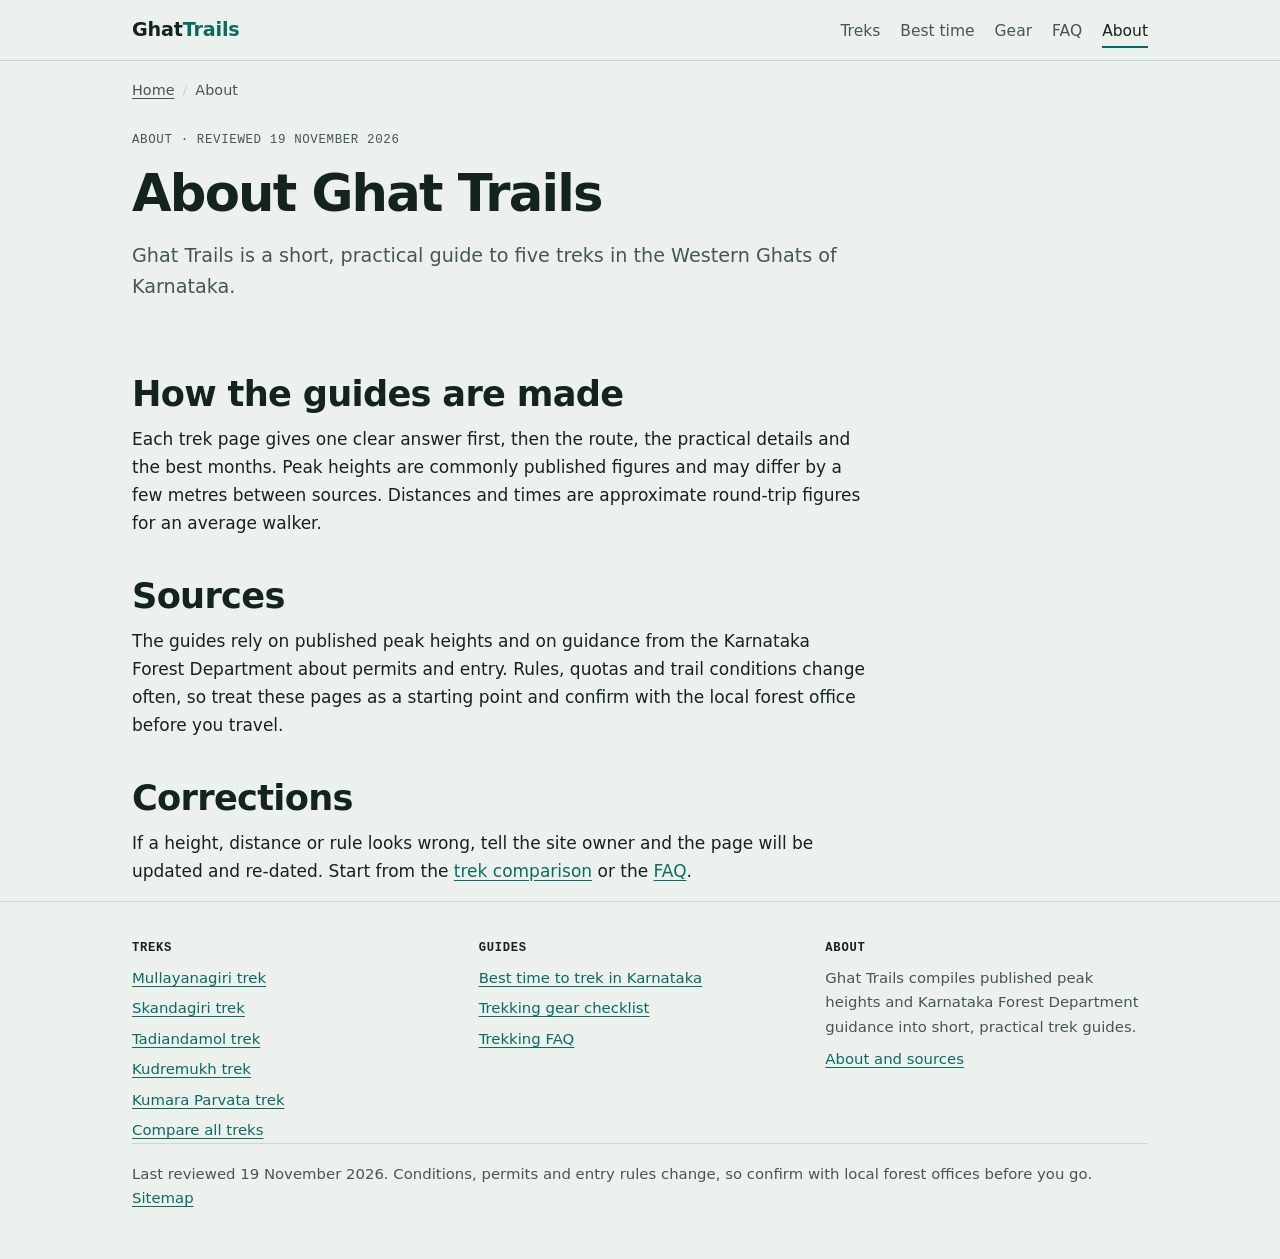
==== about/index.html @ 675d7906 "Add files via upload" ====
<!doctype html>
<html lang="en-IN">
<head>
<meta charset="utf-8">
<meta name="viewport" content="width=device-width, initial-scale=1">
<title>About Our Karnataka Trek Guides and Sources | Ghat Trails</title>
<meta name="description" content="Ghat Trails is a short guide to five Karnataka treks. Learn how the pages are compiled, which sources they rely on and how to report a correction.">
<link rel="canonical" href="https://ghat-trails-karnataka-trekking.netlify.app/about/">
<meta name="robots" content="index, follow, max-image-preview:large">
<meta name="theme-color" content="#EDF1EE" media="(prefers-color-scheme: light)">
<meta name="theme-color" content="#0E1815" media="(prefers-color-scheme: dark)">
<link rel="icon" href="/img/favicon.svg" type="image/svg+xml">
<meta property="og:site_name" content="Ghat Trails">
<meta property="og:type" content="website">
<meta property="og:title" content="About Our Karnataka Trek Guides and Sources | Ghat Trails">
<meta property="og:description" content="Ghat Trails is a short guide to five Karnataka treks. Learn how the pages are compiled, which sources they rely on and how to report a correction.">
<meta property="og:url" content="https://ghat-trails-karnataka-trekking.netlify.app/about/">
<meta property="og:locale" content="en_IN">
<meta property="og:image" content="https://ghat-trails-karnataka-trekking.netlify.app/img/og-image.png">
<meta property="og:image:width" content="1200">
<meta property="og:image:height" content="630">
<meta property="og:image:alt" content="Layered mountain ridges with the text Best treks in Karnataka">
<meta name="twitter:card" content="summary_large_image">
<meta name="twitter:title" content="About Our Karnataka Trek Guides and Sources | Ghat Trails">
<meta name="twitter:description" content="Ghat Trails is a short guide to five Karnataka treks. Learn how the pages are compiled, which sources they rely on and how to report a correction.">
<meta name="twitter:image" content="https://ghat-trails-karnataka-trekking.netlify.app/img/og-image.png">
<link rel="stylesheet" href="/assets/css/style.d037eced.css">
<script type="application/ld+json">{"@context": "https://schema.org", "@type": "AboutPage", "name": "About Our Karnataka Trek Guides and Sources", "url": "https://ghat-trails-karnataka-trekking.netlify.app/about/", "inLanguage": "en-IN", "isPartOf": {"@type": "WebSite", "name": "Ghat Trails", "url": "https://ghat-trails-karnataka-trekking.netlify.app/"}}</script>
<script type="application/ld+json">{"@context": "https://schema.org", "@type": "BreadcrumbList", "itemListElement": [{"@type": "ListItem", "position": 1, "name": "Home", "item": "https://ghat-trails-karnataka-trekking.netlify.app/"}, {"@type": "ListItem", "position": 2, "name": "About", "item": "https://ghat-trails-karnataka-trekking.netlify.app/about/"}]}</script>
</head>
<body>
<a class="skip" href="#main">Skip to content</a>
<header class="site-head"><div class="wrap"><a class="brand" href="/">Ghat<span>Trails</span></a>
<nav aria-label="Primary"><ul><li><a href="/treks/">Treks</a></li><li><a href="/guides/best-time-to-trek-in-karnataka/">Best time</a></li><li><a href="/guides/trekking-gear-checklist/">Gear</a></li><li><a href="/faq/">FAQ</a></li><li><a href="/about/" aria-current="page">About</a></li></ul></nav></div></header>
<main id="main"><div class="wrap"><article>
<nav aria-label="Breadcrumb"><ol class="crumbs"><li><a href="/">Home</a></li><li aria-current="page">About</li></ol></nav>
<header class="page-head"><p class="meta-line">About · Reviewed 19 November 2026</p><h1>About Ghat Trails</h1>
<p class="lede">Ghat Trails is a short, practical guide to five treks in the Western Ghats of Karnataka.</p></header>
<div class="prose">
<h2>How the guides are made</h2>
<p>Each trek page gives one clear answer first, then the route, the practical details and the best months. Peak heights are commonly published figures and may differ by a few metres between sources. Distances and times are approximate round-trip figures for an average walker.</p>
<h2>Sources</h2>
<p>The guides rely on published peak heights and on guidance from the Karnataka Forest Department about permits and entry. Rules, quotas and trail conditions change often, so treat these pages as a starting point and confirm with the local forest office before you travel.</p>
<h2>Corrections</h2>
<p>If a height, distance or rule looks wrong, tell the site owner and the page will be updated and re-dated. Start from the <a href="/treks/">trek comparison</a> or the <a href="/faq/">FAQ</a>.</p>
</div></article></div></main>
<footer class="site-foot"><div class="wrap"><div class="cols"><div><h2>Treks</h2><ul><li><a href="/treks/mullayanagiri/">Mullayanagiri trek</a></li><li><a href="/treks/skandagiri/">Skandagiri trek</a></li><li><a href="/treks/tadiandamol/">Tadiandamol trek</a></li><li><a href="/treks/kudremukh/">Kudremukh trek</a></li><li><a href="/treks/kumara-parvata/">Kumara Parvata trek</a></li><li><a href="/treks/">Compare all treks</a></li></ul></div><div><h2>Guides</h2><ul><li><a href="/guides/best-time-to-trek-in-karnataka/">Best time to trek in Karnataka</a></li><li><a href="/guides/trekking-gear-checklist/">Trekking gear checklist</a></li><li><a href="/faq/">Trekking FAQ</a></li></ul></div><div><h2>About</h2><p>Ghat Trails compiles published peak heights and Karnataka Forest Department guidance into short, practical trek guides.</p><p><a href="/about/">About and sources</a></p></div></div><p class="legal">Last reviewed 19 November 2026. Conditions, permits and entry rules change, so confirm with local forest offices before you go. <a href="/sitemap.xml">Sitemap</a></p></div></footer>
</body>
</html>
---- assets/css/style.d037eced.css ----
:root{
  --bg:#EDF1EE;--surface:#F8FAF8;--ink:#13231F;--muted:#43584F;--line:#C9D5CF;
  --accent:#0B6B63;--accent-ink:#FFFFFF;--flag:#E5B416;
  --easy:#1E7A4C;--mod:#8A5F00;--hard:#A93528;
  --display:"Avenir Next","Segoe UI Variable Display","Segoe UI",system-ui,sans-serif;
  --body:system-ui,-apple-system,"Segoe UI",Roboto,"Noto Sans",sans-serif;
  --mono:ui-monospace,"SF Mono",Menlo,Consolas,monospace;
  color-scheme:light dark;
}
@media (prefers-color-scheme:dark){
  :root{--bg:#0E1815;--surface:#15241F;--ink:#E6EFEA;--muted:#9DB3AB;--line:#2A3C36;
    --accent:#4FC1B5;--accent-ink:#04201C;--easy:#55C68C;--mod:#E5B416;--hard:#F08A7C}
}
*,*::before,*::after{box-sizing:border-box}
html{-webkit-text-size-adjust:100%;scroll-behavior:smooth}
body{margin:0;background:var(--bg);color:var(--ink);font:1.0625rem/1.65 var(--body)}
img{max-width:100%;height:auto;display:block}
a{color:var(--accent);text-underline-offset:3px}
a:focus-visible,button:focus-visible,summary:focus-visible{outline:3px solid var(--accent);outline-offset:3px;border-radius:4px}
.skip{position:absolute;left:-999px;top:8px;background:var(--accent);color:var(--accent-ink);padding:10px 16px;border-radius:6px;z-index:20}
.skip:focus{left:8px}
.wrap{max-width:1080px;margin-inline:auto;padding-inline:clamp(16px,4vw,32px)}

.site-head{border-bottom:1px solid var(--line)}
.site-head .wrap{display:flex;flex-wrap:wrap;align-items:center;justify-content:space-between;gap:8px 24px;padding-block:14px}
.brand{font-family:var(--display);font-weight:800;font-size:1.2rem;letter-spacing:-.01em;color:var(--ink);text-decoration:none}
.brand span{color:var(--accent)}
.site-head ul{display:flex;flex-wrap:wrap;gap:4px 20px;list-style:none;margin:0;padding:0}
.site-head nav a{color:var(--muted);text-decoration:none;padding:6px 0;border-bottom:2px solid transparent;font-size:.97rem}
.site-head nav a:hover,.site-head nav a[aria-current]{color:var(--ink);border-bottom-color:var(--accent)}

.hero{position:relative;overflow:hidden}
.hero .wrap{position:relative;z-index:1;padding-block:56px 150px}
.ridge{position:absolute;left:0;bottom:0;width:100%;height:auto}
.meta-line{font-family:var(--mono);font-size:.78rem;letter-spacing:.05em;text-transform:uppercase;color:var(--muted);margin:0 0 16px}
h1,h2,h3{font-family:var(--display);line-height:1.12;letter-spacing:-.02em;text-wrap:balance}
h1{font-size:clamp(2.3rem,7vw,4.4rem);font-weight:800;letter-spacing:-.035em;line-height:1.03;margin:0 0 20px;max-width:15ch}
.page-head h1{font-size:clamp(2rem,5.5vw,3.2rem);max-width:22ch}
h2{font-size:clamp(1.6rem,3.6vw,2.2rem);font-weight:750;margin:0 0 12px}
h3{font-size:1.3rem;font-weight:700;margin:0}
.lede{font-size:1.2rem;max-width:58ch;color:var(--muted);margin:0 0 24px}
.quick{display:grid;gap:4px;max-width:64ch;background:var(--surface);border:1px solid var(--line);border-left:6px solid var(--flag);border-radius:6px;padding:16px 20px}
.quick strong{font-family:var(--mono);font-size:.76rem;letter-spacing:.06em;text-transform:uppercase}
.quick p{margin:0}

.block{padding-block:52px}
.block+.block{border-top:1px solid var(--line)}
.sec-intro{max-width:64ch;color:var(--muted);margin:0 0 26px}
.page-head{padding-block:28px 8px}
.crumbs{list-style:none;margin:0;padding:18px 0 0;display:flex;flex-wrap:wrap;gap:4px 8px;font-size:.9rem;color:var(--muted)}
.crumbs li+li::before{content:"/";margin-right:8px;color:var(--line)}
.crumbs a{color:var(--muted)}
.prose{max-width:68ch}
.prose h2{margin-top:2.4rem}
.prose p{margin:0 0 1rem}
.prose ul{padding-left:1.2rem}
.prose li{margin-bottom:.5rem}

.cards{display:grid;grid-template-columns:repeat(auto-fit,minmax(min(100%,320px),1fr));gap:20px}
.card{background:var(--surface);border:1px solid var(--line);border-radius:8px;padding:22px;display:flex;flex-direction:column;gap:14px;min-width:0}
.card-top{display:flex;justify-content:space-between;align-items:flex-start;gap:12px}
.card h3 a{color:var(--ink);text-decoration:none}
.card h3 a:hover{color:var(--accent);text-decoration:underline}
.card p{margin:0}
.pill{font-family:var(--mono);font-size:.7rem;letter-spacing:.05em;text-transform:uppercase;border:1px solid currentColor;border-radius:999px;padding:2px 10px;white-space:nowrap}
.pill.easy{color:var(--easy)}.pill.moderate{color:var(--mod)}.pill.hard{color:var(--hard)}
.facts{display:grid;grid-template-columns:1fr 1fr;gap:10px 16px;margin:auto 0 0;padding-top:14px;border-top:1px dashed var(--line)}
.facts div{min-width:0}
.facts dt{font-family:var(--mono);font-size:.68rem;letter-spacing:.06em;text-transform:uppercase;color:var(--muted)}
.facts dd{margin:0;font-weight:600;font-variant-numeric:tabular-nums;overflow-wrap:anywhere}
.facts-lg{grid-template-columns:repeat(auto-fit,minmax(150px,1fr));background:var(--surface);border:1px solid var(--line);border-radius:8px;padding:18px 20px;margin:24px 0 8px}

.figure-box{margin:28px 0;background:var(--surface);border:1px solid var(--line);border-radius:8px;padding:16px}
.figure-box img{width:100%;max-width:640px;margin-inline:auto}
.figure-box figcaption{color:var(--muted);font-size:.9rem;margin-top:10px}

.table-wrap{overflow-x:auto;border:1px solid var(--line);border-radius:8px;background:var(--surface)}
table{border-collapse:collapse;width:100%;min-width:680px}
caption{text-align:left;padding:14px 16px;color:var(--muted);font-size:.92rem}
th,td{padding:12px 16px;text-align:left;border-top:1px solid var(--line);vertical-align:top}
thead th{font-family:var(--mono);font-size:.7rem;letter-spacing:.06em;text-transform:uppercase;color:var(--muted)}
tbody th{font-weight:600}
td{font-variant-numeric:tabular-nums}

.filters{display:flex;flex-wrap:wrap;gap:8px;margin:0 0 16px}
.filters button{font:inherit;font-size:.95rem;padding:8px 16px;border-radius:999px;cursor:pointer;background:transparent;color:var(--ink);border:1px solid var(--line)}
.filters button:hover{border-color:var(--accent)}
.filters button[aria-pressed="true"]{background:var(--accent);color:var(--accent-ink);border-color:var(--accent)}
.status{color:var(--muted);font-size:.9rem;margin:0 0 12px;min-height:1.5em}

.months{display:grid;grid-template-columns:repeat(12,1fr);gap:4px;margin:0 0 18px;padding:0;list-style:none}
.months li{text-align:center;padding:10px 0 8px;border-radius:4px;font-family:var(--mono);font-size:.78rem;border:1px solid var(--line);background:var(--surface)}
.months .best{background:var(--accent);color:var(--accent-ink);border-color:var(--accent)}
.months .warm{background:transparent;border-style:dashed}
.months .rain{color:var(--muted);background:repeating-linear-gradient(135deg,transparent 0 5px,var(--line) 5px 6px)}
.legend{display:flex;flex-wrap:wrap;gap:8px 22px;font-size:.92rem;color:var(--muted);list-style:none;padding:0;margin:0 0 24px}
.legend li::before{content:"";display:inline-block;width:12px;height:12px;border-radius:3px;margin-right:8px;vertical-align:-1px;border:1px solid var(--line)}
.legend .l-best::before{background:var(--accent);border-color:var(--accent)}
.legend .l-warm::before{border-style:dashed}
.legend .l-rain::before{background:repeating-linear-gradient(135deg,transparent 0 3px,var(--line) 3px 4px)}
@media (max-width:560px){.months{grid-template-columns:repeat(6,1fr)}}

.checklist{list-style:none;margin:0;padding:0;display:grid;grid-template-columns:repeat(auto-fit,minmax(min(100%,280px),1fr));gap:0 32px}
.checklist li{padding:12px 0;border-bottom:1px solid var(--line);margin:0}
.checklist b{display:block;font-family:var(--display)}
.checklist span{color:var(--muted);font-size:.95rem}

.faq{max-width:760px}
details{border-bottom:1px solid var(--line)}
summary{cursor:pointer;list-style:none;padding:18px 36px 18px 0;font-family:var(--display);font-weight:700;font-size:1.1rem;position:relative}
summary::-webkit-details-marker{display:none}
summary::after{content:"+";position:absolute;right:4px;top:14px;font-size:1.6rem;font-weight:500;color:var(--accent)}
details[open] summary::after{content:"\2212"}
details p{margin:0 0 20px;max-width:62ch}
.linklist{list-style:none;margin:0;padding:0;display:grid;gap:10px}
.related{padding-block:44px;border-top:1px solid var(--line);margin-top:40px}

.site-foot{border-top:1px solid var(--line);padding-block:40px;color:var(--muted);font-size:.93rem}
.site-foot .cols{display:grid;grid-template-columns:repeat(auto-fit,minmax(min(100%,220px),1fr));gap:24px}
.site-foot h2{font-family:var(--mono);font-size:.76rem;letter-spacing:.06em;text-transform:uppercase;color:var(--ink);margin:0 0 10px}
.site-foot ul{list-style:none;margin:0;padding:0;display:grid;gap:6px}
.site-foot p{margin:0 0 8px}
.legal{margin-top:28px;padding-top:18px;border-top:1px solid var(--line)}

@media (prefers-reduced-motion:reduce){html{scroll-behavior:auto}*{transition:none!important}}
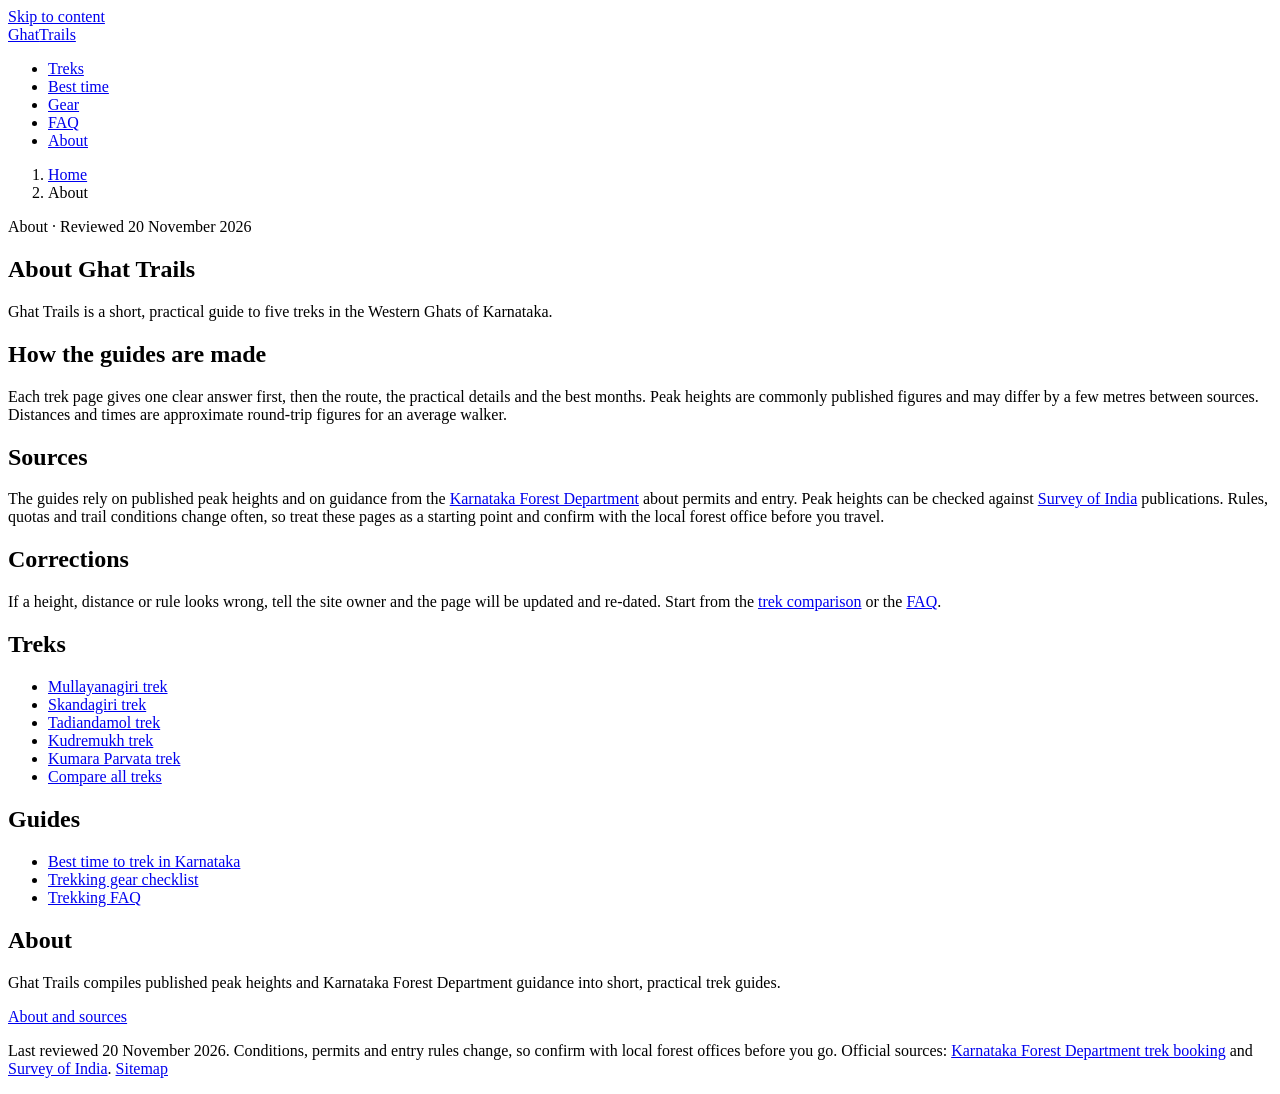
==== commit 8fd7303c: "Update index.html" ====
--- a/about/index.html
+++ b/about/index.html
@@ -16,15 +16,17 @@
 <meta property="og:description" content="Ghat Trails is a short guide to five Karnataka treks. Learn how the pages are compiled, which sources they rely on and how to report a correction.">
 <meta property="og:url" content="https://ghat-trails-karnataka-trekking.netlify.app/about/">
 <meta property="og:locale" content="en_IN">
-<meta property="og:image" content="https://ghat-trails-karnataka-trekking.netlify.app/img/og-image.png">
+<meta property="og:image" content="https://ghat-trails-karnataka-trekking.netlify.app/img/og-about.png">
 <meta property="og:image:width" content="1200">
 <meta property="og:image:height" content="630">
-<meta property="og:image:alt" content="Layered mountain ridges with the text Best treks in Karnataka">
+<meta property="og:image:alt" content="Ghat Trails card reading “About Ghat Trails” over layered green mountain ridges">
 <meta name="twitter:card" content="summary_large_image">
 <meta name="twitter:title" content="About Our Karnataka Trek Guides and Sources | Ghat Trails">
 <meta name="twitter:description" content="Ghat Trails is a short guide to five Karnataka treks. Learn how the pages are compiled, which sources they rely on and how to report a correction.">
-<meta name="twitter:image" content="https://ghat-trails-karnataka-trekking.netlify.app/img/og-image.png">
-<link rel="stylesheet" href="/assets/css/style.d037eced.css">
+<meta name="twitter:image" content="https://ghat-trails-karnataka-trekking.netlify.app/img/og-about.png">
+<link rel="preload" href="/assets/fonts/bricolage-grotesque-latin-wght.woff2" as="font" type="font/woff2" crossorigin>
+<link rel="preload" href="/assets/fonts/inter-latin-wght.woff2" as="font" type="font/woff2" crossorigin>
+<link rel="stylesheet" href="/assets/css/style.749cd952.css">
 <script type="application/ld+json">{"@context": "https://schema.org", "@type": "AboutPage", "name": "About Our Karnataka Trek Guides and Sources", "url": "https://ghat-trails-karnataka-trekking.netlify.app/about/", "inLanguage": "en-IN", "isPartOf": {"@type": "WebSite", "name": "Ghat Trails", "url": "https://ghat-trails-karnataka-trekking.netlify.app/"}}</script>
 <script type="application/ld+json">{"@context": "https://schema.org", "@type": "BreadcrumbList", "itemListElement": [{"@type": "ListItem", "position": 1, "name": "Home", "item": "https://ghat-trails-karnataka-trekking.netlify.app/"}, {"@type": "ListItem", "position": 2, "name": "About", "item": "https://ghat-trails-karnataka-trekking.netlify.app/about/"}]}</script>
 </head>
@@ -34,16 +36,16 @@
 <nav aria-label="Primary"><ul><li><a href="/treks/">Treks</a></li><li><a href="/guides/best-time-to-trek-in-karnataka/">Best time</a></li><li><a href="/guides/trekking-gear-checklist/">Gear</a></li><li><a href="/faq/">FAQ</a></li><li><a href="/about/" aria-current="page">About</a></li></ul></nav></div></header>
 <main id="main"><div class="wrap"><article>
 <nav aria-label="Breadcrumb"><ol class="crumbs"><li><a href="/">Home</a></li><li aria-current="page">About</li></ol></nav>
-<header class="page-head"><p class="meta-line">About · Reviewed 19 November 2026</p><h1>About Ghat Trails</h1>
+<header class="page-head"><p class="meta-line">About · Reviewed <time datetime="2026-11-20">20 November 2026</time></p><h1>About Ghat Trails</h1>
 <p class="lede">Ghat Trails is a short, practical guide to five treks in the Western Ghats of Karnataka.</p></header>
 <div class="prose">
 <h2>How the guides are made</h2>
 <p>Each trek page gives one clear answer first, then the route, the practical details and the best months. Peak heights are commonly published figures and may differ by a few metres between sources. Distances and times are approximate round-trip figures for an average walker.</p>
 <h2>Sources</h2>
-<p>The guides rely on published peak heights and on guidance from the Karnataka Forest Department about permits and entry. Rules, quotas and trail conditions change often, so treat these pages as a starting point and confirm with the local forest office before you travel.</p>
+<p>The guides rely on published peak heights and on guidance from the <a href="https://aranyavihaara.karnataka.gov.in/" target="_blank" rel="noopener noreferrer">Karnataka Forest Department</a> about permits and entry. Peak heights can be checked against <a href="https://surveyofindia.gov.in/" target="_blank" rel="noopener noreferrer">Survey of India</a> publications. Rules, quotas and trail conditions change often, so treat these pages as a starting point and confirm with the local forest office before you travel.</p>
 <h2>Corrections</h2>
 <p>If a height, distance or rule looks wrong, tell the site owner and the page will be updated and re-dated. Start from the <a href="/treks/">trek comparison</a> or the <a href="/faq/">FAQ</a>.</p>
 </div></article></div></main>
-<footer class="site-foot"><div class="wrap"><div class="cols"><div><h2>Treks</h2><ul><li><a href="/treks/mullayanagiri/">Mullayanagiri trek</a></li><li><a href="/treks/skandagiri/">Skandagiri trek</a></li><li><a href="/treks/tadiandamol/">Tadiandamol trek</a></li><li><a href="/treks/kudremukh/">Kudremukh trek</a></li><li><a href="/treks/kumara-parvata/">Kumara Parvata trek</a></li><li><a href="/treks/">Compare all treks</a></li></ul></div><div><h2>Guides</h2><ul><li><a href="/guides/best-time-to-trek-in-karnataka/">Best time to trek in Karnataka</a></li><li><a href="/guides/trekking-gear-checklist/">Trekking gear checklist</a></li><li><a href="/faq/">Trekking FAQ</a></li></ul></div><div><h2>About</h2><p>Ghat Trails compiles published peak heights and Karnataka Forest Department guidance into short, practical trek guides.</p><p><a href="/about/">About and sources</a></p></div></div><p class="legal">Last reviewed 19 November 2026. Conditions, permits and entry rules change, so confirm with local forest offices before you go. <a href="/sitemap.xml">Sitemap</a></p></div></footer>
+<footer class="site-foot"><div class="wrap"><div class="cols"><div><h2>Treks</h2><ul><li><a href="/treks/mullayanagiri/">Mullayanagiri trek</a></li><li><a href="/treks/skandagiri/">Skandagiri trek</a></li><li><a href="/treks/tadiandamol/">Tadiandamol trek</a></li><li><a href="/treks/kudremukh/">Kudremukh trek</a></li><li><a href="/treks/kumara-parvata/">Kumara Parvata trek</a></li><li><a href="/treks/">Compare all treks</a></li></ul></div><div><h2>Guides</h2><ul><li><a href="/guides/best-time-to-trek-in-karnataka/">Best time to trek in Karnataka</a></li><li><a href="/guides/trekking-gear-checklist/">Trekking gear checklist</a></li><li><a href="/faq/">Trekking FAQ</a></li></ul></div><div><h2>About</h2><p>Ghat Trails compiles published peak heights and Karnataka Forest Department guidance into short, practical trek guides.</p><p><a href="/about/">About and sources</a></p></div></div><p class="legal">Last reviewed <time datetime="2026-11-20">20 November 2026</time>. Conditions, permits and entry rules change, so confirm with local forest offices before you go. Official sources: <a href="https://aranyavihaara.karnataka.gov.in/" target="_blank" rel="noopener noreferrer">Karnataka Forest Department trek booking</a> and <a href="https://surveyofindia.gov.in/" target="_blank" rel="noopener noreferrer">Survey of India</a>. <a href="/sitemap.xml">Sitemap</a></p></div></footer>
 </body>
 </html>
